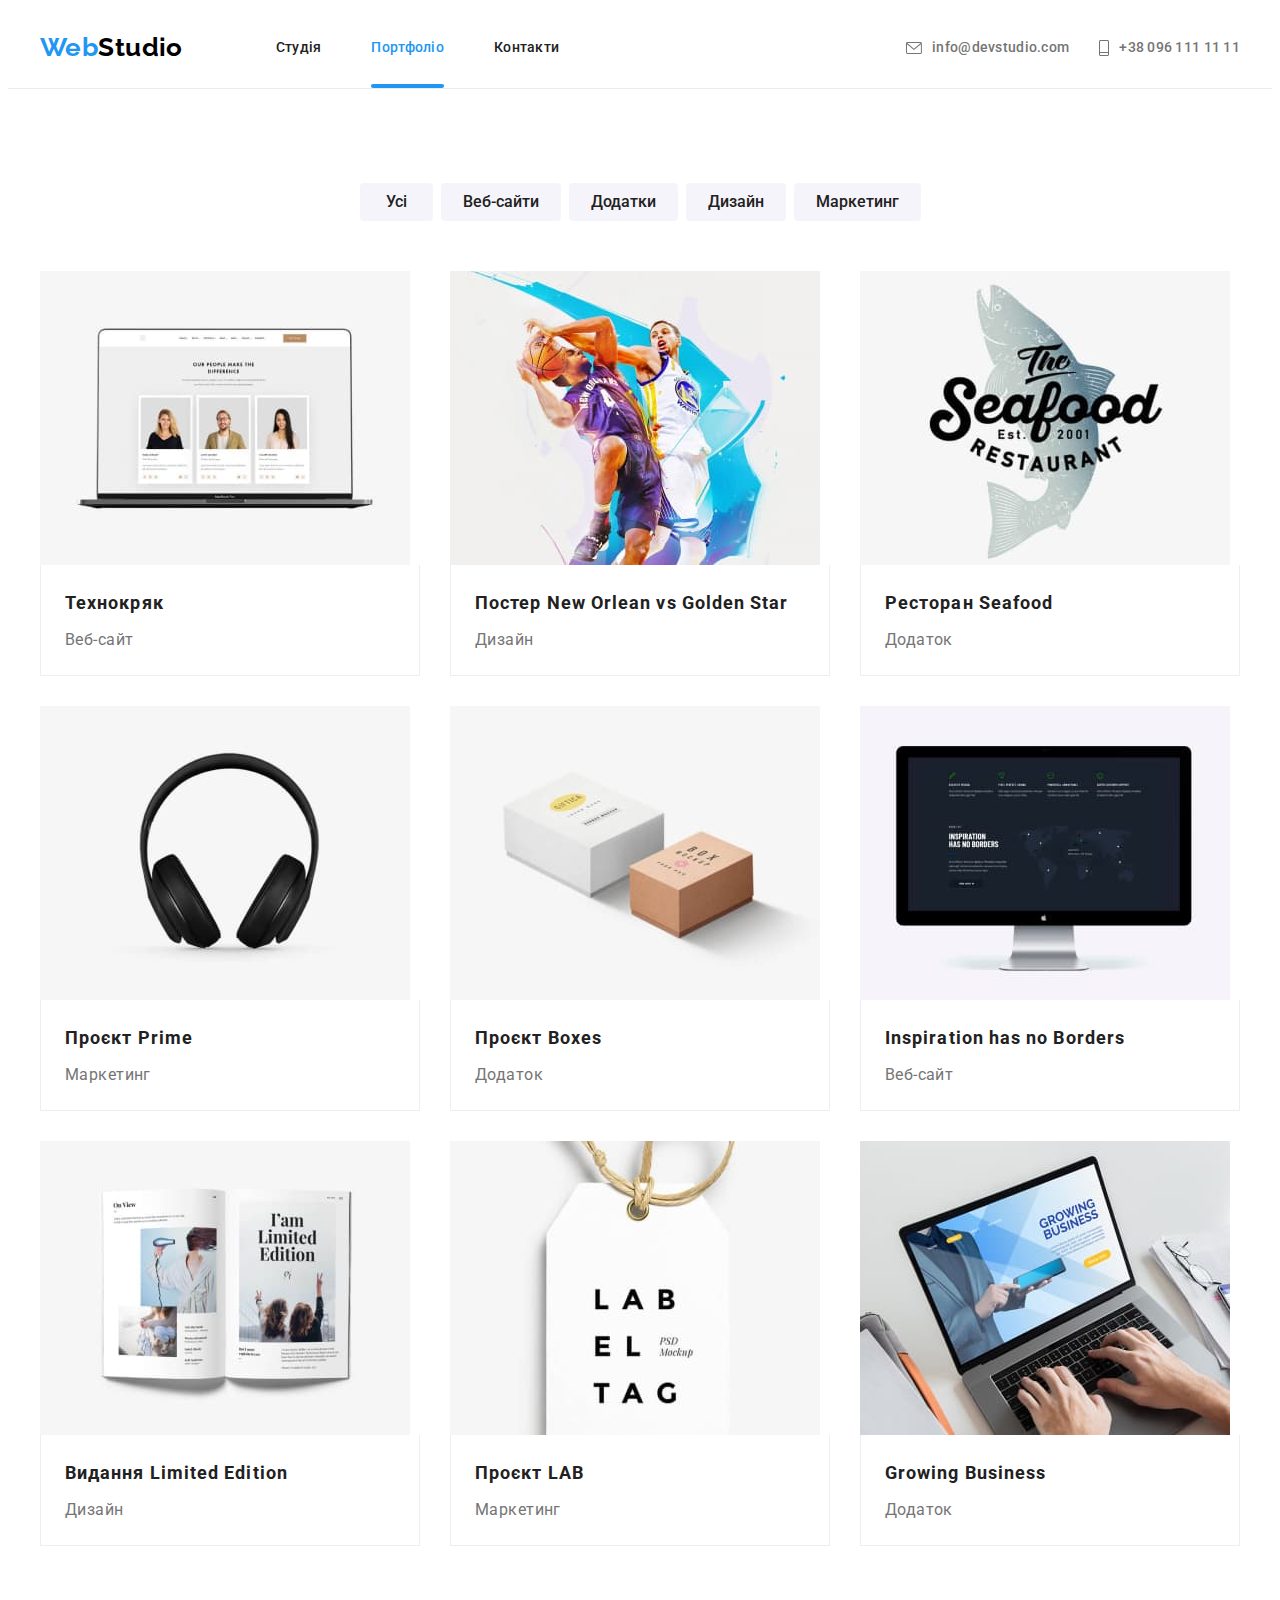
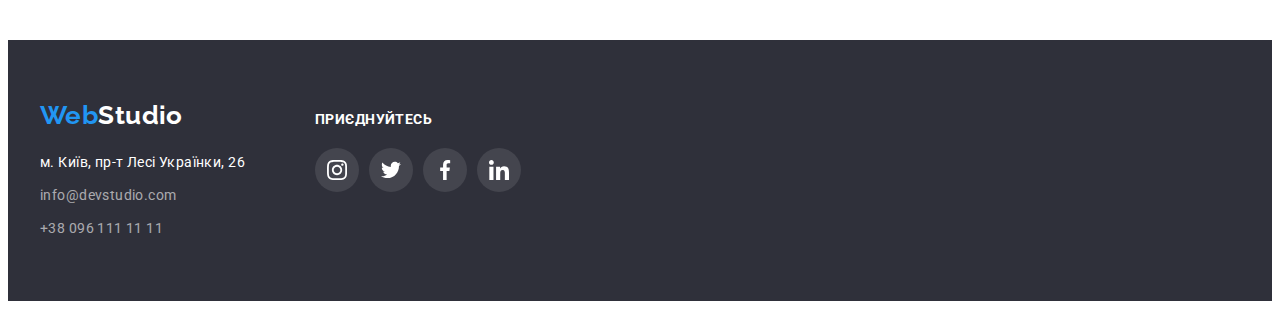
==== portfolio.html @ 9b7f1927 "old" ====
<!DOCTYPE html>
<html lang="uk">

<head>
  <meta charset="UTF-8">
  <meta http-equiv="X-UA-Compatible" content="IE=edge">
  <meta name="viewport" content="width=device-width, initial-scale=1.0">
  <title>Портфоліо</title>
  <link rel="preconnect" href="https://fonts.googleapis.com">
  <link rel="preconnect" href="https://fonts.gstatic.com" crossorigin>
  <link href="https://fonts.googleapis.com/css2?family=Raleway:wght@700&family=Roboto:wght@400;500;700;900&display=swap"
    rel="stylesheet">
  <link rel="stylesheet" href="https://cdnjs.cloudflare.com/ajax/libs/modern-normalize/1.1.0/modern-normalize.min.css"
    integrity="sha512-wpPYUAdjBVSE4KJnH1VR1HeZfpl1ub8YT/NKx4PuQ5NmX2tKuGu6U/JRp5y+Y8XG2tV+wKQpNHVUX03MfMFn9Q=="
    crossorigin="anonymous" referrerpolicy="no-referrer" />
  <link rel="stylesheet" href="./css/styles.css">
</head>

<body>
  <header class="header-section">
    <div class="container main-header">
      <a class="logo" href="./index.html"><span class="part">Web</span>Studio</a>
      <nav class="navigation">
        <ul class="nav-list">
          <li>
            <a class="nav-link " href="./index.html">Студія</a>
          </li>
          <li>
            <a class="nav-link current" href="./portfolio.html">Портфоліо</a>
          </li>
          <li>
            <a class="nav-link" href="">Контакти</a>
          </li>
        </ul>
      </nav>
      <ul class="contacts-list">
        <li class="contacts-item envelope">
          <a class="contacts-link" href="mailto:info@devstudio.com"><svg class="icon-envelope" width="16px"
              height="12px">
              <use href="./images/icons.svg#icon-envelope"> </use>
            </svg> info@devstudio.com</a>
        </li>
        <li class="contacts-item phone">
          <a class="contacts-link phone" href="tel:+380961111111"><svg class="icon-phone" width="10px" height="16px">
              <use href="./images/icons.svg#icon-phone"> </use>
            </svg> +38 096 111 11 11</a>
        </li>
      </ul>
    </div>
  </header>
  <main>
    <section class="porfolio section">
      <div class="container">
        <h1 class="hide">Портфоліо</h1>
        <ul class="portfolio-list">
          <li>
            <button class="portfolio-button" type="button">Усі</button>
          </li>
          <li>
            <button class="portfolio-button" type="button">Веб-сайти</button>
          </li>
          <li>
            <button class="portfolio-button" type="button">Додатки</button>
          </li>
          <li>
            <button class="portfolio-button" type="button">Дизайн</button>
          </li>
          <li>
            <button class="portfolio-button" type="button">Маркетинг</button>
          </li>
        </ul>
        <ul class="project-list">
          <li class="project-item">
            <a class="project-link" href="#">
              <div class="overlay">
                <img src="./images/img11.jpg" alt="сторінка веб-сайту" width="370" height="294">
                <p class="overlay-text">Ресурс пропонує комплексні пропозиції з різним рівнем функціоналу та сервісів.
                  Все це дозволить
                  відвідувачу отримати вичерпні відомості про компанію чи приватну особу.</p>
              </div>
              <div class="project-descr">
                <h2 class="project-title">Технокряк</h2>
                <p class="text">Веб-сайт</p>
              </div>
            </a>
          </li>
          <li class="project-item">
            <a class="project-link" href="#">
              <div class="overlay">
                <img src="./images/img22.jpg" alt="баскетболісти грають у м'яч" width="370" height="294">
                <p class="overlay-text">Ресурс пропонує комплексні пропозиції з різним рівнем функціоналу та сервісів.
                  Все це дозволить
                  відвідувачу отримати вичерпні відомості про компанію чи приватну особу.</p>
              </div>
              <div class="project-descr">
                <h2 class="project-title">Постер New Orlean vs Golden Star</h2>
                <p class="text">Дизайн</p>
              </div>
            </a>
          </li>
          <li class="project-item">
            <a class="project-link" href="#">
              <div class="overlay">
                <img src="./images/img33.jpg" alt="логотип ресторану морської їжі" width="370" height="294">
                <p class="overlay-text">Ресурс пропонує комплексні пропозиції з різним рівнем функціоналу та сервісів.
                  Все це дозволить
                  відвідувачу отримати вичерпні відомості про компанію чи приватну особу.</p>
              </div>
              <div class="project-descr">
                <h2 class="project-title">Ресторан Seafood</h2>
                <p class="text">Додаток</p>
              </div>
            </a>
          </li>
          <li class="project-item">
            <a class="project-link" href="#">
              <div class="overlay">
                <img src="./images/img44.jpg" alt="навушники" width="370" height="294">
                <p class="overlay-text">Ресурс пропонує комплексні пропозиції з різним рівнем функціоналу та сервісів.
                  Все це дозволить
                  відвідувачу отримати вичерпні відомості про компанію чи приватну особу.</p>
              </div>
              <div class="project-descr">
                <h2 class="project-title">Проєкт Prime</h2>
                <p class="text">Маркетинг</p>
              </div>
            </a>
          </li>
          <li class="project-item">
            <a class="project-link" href="#">
              <div class="overlay">
                <img src="./images/img5.jpg" alt="дві картонні коробки" width="370" height="294">
                <p class="overlay-text">Ресурс пропонує комплексні пропозиції з різним рівнем функціоналу та сервісів.
                  Все це дозволить
                  відвідувачу отримати вичерпні відомості про компанію чи приватну особу.</p>
              </div>
              <div class="project-descr">
                <h2 class="project-title">Проєкт Boxes</h2>
                <p class="text">Додаток</p>
              </div>
            </a>
          </li>
          <li class="project-item">
            <a class="project-link" href="#">
              <div class="overlay">
                <img src="./images/img6.jpg" alt="монітор з відкритою сторінкою веб-сайту" width="370" height="294">
                <p class="overlay-text">Ресурс пропонує комплексні пропозиції з різним рівнем функціоналу та сервісів.
                  Все це дозволить
                  відвідувачу отримати вичерпні відомості про компанію чи приватну особу.</p>
              </div>
              <div class="project-descr">
                <h2 class="project-title">Inspiration has no Borders</h2>
                <p class="text">Веб-сайт</p>
              </div>
            </a>
          </li>
          <li class="project-item">
            <a class="project-link" href="#">
              <div class="overlay">
                <img src="./images/img7.jpg" alt="розгорнуте друноване видання" width="370" height="294">
                <p class="overlay-text">Ресурс пропонує комплексні пропозиції з різним рівнем функціоналу та сервісів.
                  Все це дозволить
                  відвідувачу отримати вичерпні відомості про компанію чи приватну особу.</p>
              </div>
              <div class="project-descr">
                <h2 class="project-title">Видання Limited Edition</h2>
                <p class="text">Дизайн</p>
              </div>
            </a>
          </li>
          <li class="project-item">
            <a class="project-link" href="#">
              <div class="overlay">
                <img src="./images/img8.jpg" alt="ярлик" width="370" height="294">
                <p class="overlay-text">Ресурс пропонує комплексні пропозиції з різним рівнем функціоналу та сервісів.
                  Все це дозволить
                  відвідувачу отримати вичерпні відомості про компанію чи приватну особу.</p>
              </div>
              <div class="project-descr">
                <h2 class="project-title">Проєкт LAB</h2>
                <p class="text">Маркетинг</p>
              </div>
            </a>
          </li>
          <li class="project-item">
            <a class="project-link" href="#">
              <div class="overlay">
                <img src="./images/img9.jpg" alt="робота з лептопом" width="370" height="294">
                <p class="overlay-text">Ресурс пропонує комплексні пропозиції з різним рівнем функціоналу та сервісів.
                  Все це дозволить
                  відвідувачу отримати вичерпні відомості про компанію чи приватну особу.</p>
              </div>
              <div class="project-descr">
                <h2 class="project-title">Growing Business</h2>
                <p class="text">Додаток</p>
              </div>
            </a>
          </li>
        </ul>
      </div>
    </section>
  </main>
  <footer class="footer section">
    <div class="container wrap">
      <div>
        <a class="logo" href="./index.html"><span class="part">Web</span>Studio</a>
        <address>
          <ul class="address">
            <li class="address-item">
              <a class="address-link map" href="https://goo.gl/maps/CPtrU1FHBa2aNyZL9" target="_blank"
                rel="noopener noreferrer">
                м. Київ, пр-т Лесі Українки, 26
              </a>
            </li>
            <li class="address-item">
              <a class="address-link" href="mailto:info@devstudio.com">info@devstudio.com</a>
            </li>
            <li class="address-item">
              <a class="address-link" href="tel:+380961111111">+38 096 111 11 11</a>
            </li>
          </ul>
        </address>
      </div>
      <div class="join-wrap">
        <p class="join-text">приєднуйтесь</p>
        <ul class="join-list">
          <li class="join-list-item">
            <a class="join-item" href="">
              <svg class="icon-join" width="20" height="20">
                <use href="./images/icons.svg#icon-instagram1"></use>
              </svg>
            </a>
          </li>
          <li class="join-list-item">
            <a class="join-item" href="">
              <svg class="icon-join" width="20" height="20">
                <use href="./images/icons.svg#icon-twitter1"></use>
              </svg>
            </a>
          </li>
          <li class="join-list-item">
            <a class="join-item" href="">
              <svg class="icon-join" width="20" height="20">
                <use href="./images/icons.svg#icon-facebook1"></use>
              </svg>
            </a>
          </li>
          <li class="join-list-item">
            <a class="join-item" href="">
              <svg class="icon-join" width="20" height="20">
                <use href="./images/icons.svg#icon-linkedin1"></use>
              </svg>
            </a>
          </li>
        </ul>
      </div>
    </div>
    
  </footer>
</body>

</html>
---- css/styles.css ----
:root {
  --black-color: #000000;
  --white-color: #ffffff;
  --accent-color: #2196f3;
  --active-button-color: #188cef;
  --primary-text-color: #757575;
  --primary-title-color: #212121;
  --footer-bcg-color: #2f303a;
  --section-team-bcg-color: #f5f4fa;
  --address-footer-color: rgba(255, 255, 255, 0.6);
  --primary-icon-color: #afb1b8;
}
body {
  font-family: "Roboto", sans-serif;
  font-size: 14px;
  letter-spacing: 0.03em;
  background-color: var(--white-color);
  color: var(--primary-text-color);
}
/* ------------УТИЛІТИ------------ */
ul {
  margin: 0;
  padding: 0;
  list-style: none;
}
h1,
h2,
h3,
h4,
h5,
h6,
p {
  margin: 0;
}
img {
  display: block;
}

.container {
  width: 1200px;
  padding-left: 15px;
  padding-right: 15px;
  margin: 0 auto;
}
.section {
  padding-top: 94px;
  padding-bottom: 94px;
}

/* стилизация хедера */
.header-section {
  border-bottom: 1px solid #ececec;
}
.main-header {
  display: flex;
  align-items: center;
}
.logo {
  display: block;
  padding-top: 24px;
  padding-bottom: 25px;
  margin-right: 93px;
  font-family: "Raleway", sans-serif;
  font-weight: 700;
  font-size: 26px;
  line-height: 1.19;
  text-decoration: none;
  color: var(--black-color);
}
.part {
  color: var(--accent-color);
}

.nav-list {
  display: flex;
  gap: 50px;
  font-weight: 500;
  line-height: 1.14;
  letter-spacing: 0.02em;
  list-style: none;
}
.nav-link {
  position: relative;
  display: block;
  padding-top: 32px;
  padding-bottom: 32px;
  color: var(--primary-title-color);
  text-decoration: none;

  transition-property: color;
  transition-duration: 250ms;
  transition-timing-function: cubic-bezier(0.4, 0, 0.2, 1);
}
.nav-link:hover,
.nav-link:focus,
.nav-link.current {
  color: var(--accent-color);
}

.nav-link.current::after {
  content: "";
  position: absolute;
  display: block;
  bottom: 0;
  width: 100%;
  height: 4px;
  border-radius: 2px;
  background-color: var(--accent-color);
}
.contacts-list {
  display: flex;
  margin-right: 0;
  margin-left: auto;
  font-weight: 500;
  line-height: 1.14;
  letter-spacing: 0.02em;

  list-style: none;
}
.contacts-item {
  display: flex;
}
.contacts-link {
  align-items: center;
  display: flex;
  padding-top: 32px;
  padding-bottom: 32px;
  color: inherit;
  text-decoration: none;
  color: var(--primary-text-color);

  transition-property: color;
  transition-duration: 250ms;
  transition-timing-function: cubic-bezier(0.4, 0, 0.2, 1);
}
.icon-envelope,
.icon-phone {
  fill: currentColor;
  margin-right: 10px;
}
.contacts-item.phone {
  margin-left: 30px;
}
.contacts-link:hover,
.contacts-link:focus {
  color: var(--accent-color);
}

/* стилизация футера */
.footer {
  background-color: var(--footer-bcg-color);
}
.footer.section {
  padding-top: 60px;
  padding-bottom: 60px;
  display: flex;
}

.footer .logo {
  display: block;
  margin-bottom: 20px;
  margin-right: 0;
  padding: 0;
  color: var(--white-color);
}
.address {
  list-style: none;
}
.address-item:not(:last-child) {
  margin-bottom: 9px;
}
.address-link.map {
  color: var(--white-color);
}
.address-link {
  line-height: 1.71;
  font-style: normal;
  text-decoration: none;
  color: var(--address-footer-color);

  transition-property: color;
  transition-duration: 250ms;
  transition-timing-function: cubic-bezier(0.4, 0, 0.2, 1);
}
.address-link:hover,
.address-link:focus {
  color: var(--accent-color);
}

.container.wrap {
  display: flex;
  align-items: baseline;
}
.join-wrap {
  display: block;
  margin-left: 70px;
}
.join-list {
  display: flex;
  gap: 10px;
}
.join-list-item {
  width: 44px;
  height: 44px;
}
.join-item {
  display: flex;
  width: 100%;
  height: 100%;
  border-radius: 50%;
  background-color: rgba(255, 255, 255, 0.1);
  justify-content: center;
  align-items: center;

  transition-property: background-color;
  transition-duration: 250ms;
  transition-timing-function: cubic-bezier(0.4, 0, 0.2, 1);
}
.join-item:hover,
.join-item:focus {
  background-color: var(--accent-color);
}
.join-text {
  /* padding-top: 12px; */
  margin-bottom: 20px;
  font-weight: 700;
  line-height: 1.14;
  letter-spacing: 0.03em;
  text-transform: uppercase;
  color: var(--white-color);
}

/* стилизация главной страницы */
/* section hero */
.hero-section {
  padding-top: 200px;
  padding-bottom: 200px;
  text-align: center;
  max-width: 1600px;
  background-image: linear-gradient(
      rgba(47, 48, 58, 0.4),
      rgba(47, 48, 58, 0.4)
    ),
    url(../images/hero.jpeg);
  background-color: var(--footer-bcg-color);
}

.hero-title {
  margin-bottom: 30px;
  color: var(--white-color);
  font-weight: 900;
  font-size: 44px;
  line-height: 1.36;
  text-align: center;
  letter-spacing: 0.06em;
  text-transform: uppercase;
}
.hero-button {
  display: inline-block;
  padding: 10px 32px;
  min-width: 216px;
  box-shadow: 0px 4px 4px rgba(0, 0, 0, 0.15);
  border-radius: 4px;
  border: none;
  background-color: var(--accent-color);
  color: var(--white-color);
  font-family: inherit;
  font-weight: 700;
  font-size: 16px;
  line-height: 1.88;
  letter-spacing: 0.06em;
  text-align: center;
  cursor: pointer;

  transition-property: background-color;
  transition-duration: 250ms;
  transition-timing-function: cubic-bezier(0.4, 0, 0.2, 1);
}
.hero-button:hover,
.hero-button:focus {
  background-color: var(--active-button-color);
}

/* section preference */
.preference-list {
  display: flex;
  gap: 30px;
  list-style: none;
}
.preference-item {
  flex-basis: calc((100% - 90px) / 4);
}
.preference-item::before {
  margin-bottom: 30px;
  display: block;
  height: 120px;
  content: "";
  background-color: var(--section-team-bcg-color);
  background-position: center;
  background-repeat: no-repeat;
  block-size: contain;
}
.preference-item:nth-child(1)::before {
  background-image: url(../images/attention.svg);
}
.preference-item:nth-child(2)::before {
  background-image: url(../images/punctuality.svg);
}
.preference-item:nth-child(3)::before {
  background-image: url(../images/planning.svg);
}
.preference-item:nth-child(4)::before {
  background-image: url(../images/technology.svg);
}
.preference-title {
  margin-bottom: 10px;
  color: var(--primary-title-color);
  font-size: 14px;
  line-height: 1.14;
}
.preference-text {
  line-height: 1.71;
}
/* section work */
.work.section {
  padding-top: 0;
}
.work-title {
  margin-bottom: 50px;
  color: var(--primary-title-color);
  font-size: 36px;
  line-height: 1.17;
  text-align: center;
}
.work-list {
  display: flex;
  flex-wrap: wrap;
  gap: 30px;
  list-style: none;
}
.work-item {
  flex-basis: calc((100% - 60px) / 3);
}
.position-name {
  position: relative;
}
.work-name {
  position: absolute;
  bottom: 0;
  width: 100%;
  height: 70px;
  background: rgba(47, 48, 58, 0.8);
  display: flex;
  justify-content: center;
  align-items: center;
  font-size: 14px;
  line-height: 1.14;
  letter-spacing: 0.03em;
  text-transform: uppercase;
  color: var(--white-color);
}
/* section team */
.team {
  background-color: var(--section-team-bcg-color);
}
.team-title {
  margin-bottom: 50px;
  color: var(--primary-title-color);
  font-size: 36px;
  line-height: 1.17;
  text-align: center;
}
.team-list {
  display: flex;
  flex-wrap: wrap;
  gap: 30px;
  list-style: none;
}
.team-card {
  background-color: var(--white-color);
  flex-basis: calc((100% - 90px) / 4);
  box-shadow: 0px 1px 3px rgba(0, 0, 0, 0.12), 0px 1px 1px rgba(0, 0, 0, 0.14),
    0px 2px 1px rgba(0, 0, 0, 0.2);
  border-radius: 0px 0px 4px 4px;
}
.team-card-bottom {
  padding-top: 30px;
  padding-right: 32px;
  padding-bottom: 30px;
  padding-left: 32px;
  text-align: center;
}
.team-name {
  margin-bottom: 10px;
  color: var(--primary-title-color);
  font-weight: 500;
  font-size: 16px;
  line-height: 1.19;
}
.team-description {
  display: block;
  margin-bottom: 16px;
  font-size: 16px;
  line-height: 1.19;
}
.social-list {
  display: flex;
  gap: 10px;
  justify-content: center;
}
.social-list-item {
  width: 44px;
  height: 44px;
}

.social-item {
  display: flex;
  justify-content: center;
  align-items: center;
  width: 100%;
  height: 100%;
  border-radius: 50%;
  background-color: transparent;

  transition-property: background-color;
  transition-duration: 250ms;
  transition-timing-function: cubic-bezier(0.4, 0, 0.2, 1);
}
.icon-social {
  fill: var(--primary-icon-color);

  transition-property: fill;
  transition-duration: 250ms;
  transition-timing-function: cubic-bezier(0.4, 0, 0.2, 1);
}
.social-item:hover,
.social-item:focus {
  background-color: var(--accent-color);
}
.social-item:hover .icon-social,
.social-item:focus .icon-social {
  fill: var(--white-color);
}

/* section clients */
.clients-title {
  margin-bottom: 50px;
  color: var(--primary-title-color);
  font-size: 36px;
  line-height: 1.17;
  text-align: center;
}
.clients-list {
  display: flex;
  gap: 30px;
  list-style: none;
}
.clients-item {
  height: 92px;
  flex-basis: calc((100% - 150px) / 6);
}
.clients-link {
  display: flex;
  width: 100%;
  height: 100%;
  align-items: center;
  justify-content: center;
  border: 1px solid rgba(175, 177, 184, 1);
  border-radius: 4px;
  color: var(--primary-icon-color);

  transition-property: border-color;
  transition-duration: 250ms;
  transition-timing-function: cubic-bezier(0.4, 0, 0.2, 1);
}
.clients-icon {
  border: none;
  fill: currentColor;

  transition-property: fill;
  transition-duration: 250ms;
  transition-timing-function: cubic-bezier(0.4, 0, 0.2, 1);
}
.clients-link:hover,
.clients-link:focus {
  border-color: var(--accent-color);
}
.clients-link:hover .clients-icon,
.clients-link:focus .clients-icon {
  fill: var(--accent-color);
}

/* скрытый заголовок */
.hide {
  position: absolute;
  width: 1px;
  height: 1px;
  margin: -1px;
  padding: 0;
  overflow: hidden;
  border: 0;
  clip: rect(0 0 0 0);
}
/* сторінка портфоліо */
.portfolio-list {
  display: flex;
  gap: 8px;
  justify-content: center;
  margin-bottom: 50px;
  list-style: none;
}
.portfolio-button {
  padding: 6px 22px;
  min-width: 73px;
  border-radius: 4px;
  border: none;
  background-color: var(--section-team-bcg-color);
  color: var(--primary-title-color);
  font-family: inherit;
  font-weight: 500;
  font-size: 16px;
  line-height: 1.63;
  text-align: center;
  cursor: pointer;

  transition: color 250ms cubic-bezier(0.4, 0, 0.2, 1),
    background-color 250ms cubic-bezier(0.4, 0, 0.2, 1),
    box-shadow 250ms cubic-bezier(0.4, 0, 0.2, 1);
}
.portfolio-button:hover,
.portfolio-button:focus {
  background-color: var(--accent-color);
  color: var(--white-color);
  box-shadow: 0px 3px 1px rgba(0, 0, 0, 0.1), 0px 1px 2px rgba(0, 0, 0, 0.08),
    0px 2px 2px rgba(0, 0, 0, 0.12);
}
.project-list {
  display: flex;
  flex-wrap: wrap;
  gap: 30px;
  list-style: none;
}

.overlay {
  position: relative;
  overflow: hidden;
}
.overlay-text {
  position: absolute;
  top: 0;
  width: 100%;
  height: 100%;
  padding: 63px 24px;
  background-color: rgba(33, 150, 243, 0.9);
  color: var(--white-color);
  font-size: 18px;
  line-height: 1.56;
  overflow: auto;
  transform: translateY(100%);
  transition: transform 250ms cubic-bezier(0.4, 0, 0.2, 1);
}
.project-link:hover .overlay-text,
.project-link:focus .overlay-text {
  transform: translateY(0);
}

.project-item {
  flex-basis: calc((100% - 60px) / 3);
}

.project-link {
  display: block;
  text-decoration: none;
  color: inherit;
  transition: box-shadow 250ms cubic-bezier(0.4, 0, 0.2, 1);
}
.project-link:hover,
.project-link:focus {
  box-shadow: 0px 1px 1px rgba(0, 0, 0, 0.12), 0px 4px 4px rgba(0, 0, 0, 0.06),
    1px 4px 6px rgba(0, 0, 0, 0.16);
}
.project-descr {
  padding: 20px 24px;
  border-right: 1px solid rgba(238, 238, 238, 1);
  border-bottom: 1px solid rgba(238, 238, 238, 1);
  border-left: 1px solid rgba(238, 238, 238, 1);
}
.project-title {
  margin-bottom: 4px;
  color: var(--primary-title-color);
  font-size: 18px;
  line-height: 2;
  letter-spacing: 0.06em;
}
.project-link .text {
  font-size: 16px;
  line-height: 1.88;
}
.backdrop {
  position: fixed;
  top: 0;
  width: 100%;
  height: 100%;
  background-color: rgba(0, 0, 0, 0.2);
  transition: opacity 300ms linear;
}

.modal {
  width: 528px;
  min-height: 581px;
  background-color: var(--white-color);
  box-shadow: 0px 1px 3px rgba(0, 0, 0, 0.12), 0px 1px 1px rgba(0, 0, 0, 0.14), 0px 2px 1px rgba(0, 0, 0, 0.2);
  border-radius: 4px;
  position: absolute;
  top: 50%;
  left: 50%;
  transform: translate(-50%, -50%) scaleY(1) scaleX(1);
  transition: transform 600ms cubic-bezier(0.4, 0, 0.2, 1);
}
.backdrop.is-hidden .modal {
  transform: translate(-50%, -50%) scaleY(-0.5) scaleX(0);
}

.close-button {
  position: absolute;
  top: 8px;
  right: 8px;
  display: flex;
  justify-content: center;
  align-items: center;
  width: 30px;
  height: 30px;
  border-radius: 50%;
  border: 1px solid rgba(0, 0, 0, 0.1);
  background-color: #fff;
  cursor: pointer;
}
.close-icon {
  fill: var(--black-color);
}
.close-button:hover .close-icon {
  fill: var(--accent-color);
}
.is-hidden {
  opacity: 0;
  visibility: hidden;
  pointer-events: none;
}
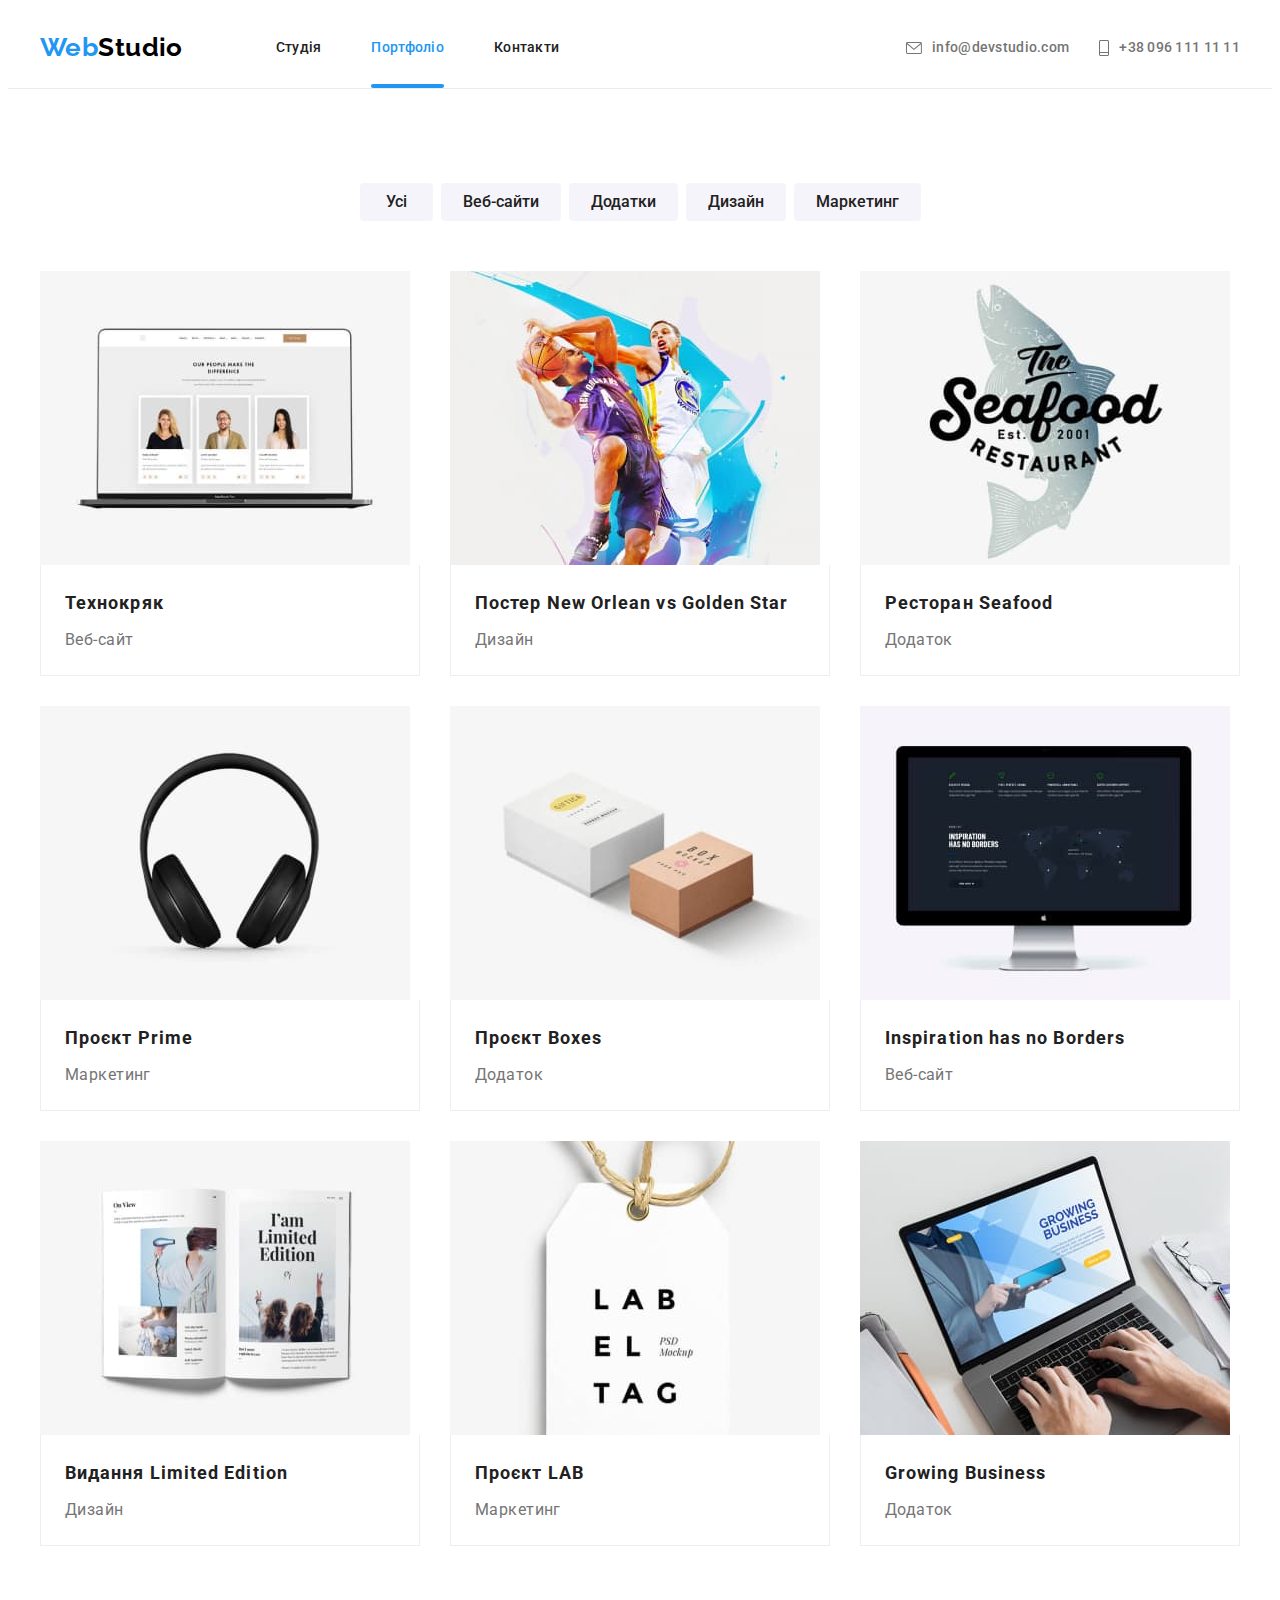
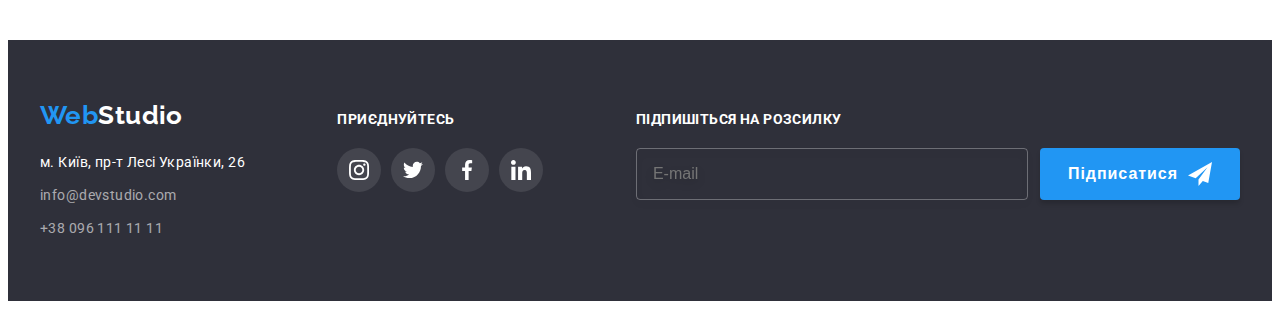
==== commit 12169985: "without customer check-box" ====
--- a/portfolio.html
+++ b/portfolio.html
@@ -254,6 +254,20 @@
           </li>
         </ul>
       </div>
+      <form name="form-subscribe">
+        <p class="text-subscribe">Підпишіться на розсилку</p>
+        <div class=" subscribe-field">
+          <label>
+            <input class="subscribe-input" type="email" name="email-subscribe" placeholder="E-mail" autocomplete="off"
+              required>
+          </label>
+          <button class="button-subscribe" type="submit">
+            Підписатися <svg class="icon-subscribe" width="24" height="24">
+              <use href="./images/icons.svg#icon-icon-send"></use>
+            </svg> </button>
+        </div>
+      </form>
+    
     </div>
     
   </footer>
--- a/css/styles.css
+++ b/css/styles.css
@@ -190,10 +190,10 @@
 .container.wrap {
   display: flex;
   align-items: baseline;
+  justify-content: space-between;
 }
 .join-wrap {
   display: block;
-  margin-left: 70px;
 }
 .join-list {
   display: flex;
@@ -228,6 +228,73 @@
   letter-spacing: 0.03em;
   text-transform: uppercase;
   color: var(--white-color);
+}
+
+.form-subscribe {
+  width: 570px;
+}
+.subscribe-field {
+  display: flex;
+}
+
+.text-subscribe {
+  margin-bottom: 20px;
+  font-weight: 700;
+  line-height: 1.14;
+  text-transform: uppercase;
+  color: #ffffff;
+}
+.subscribe-input {
+  padding-top: 15px;
+  padding-bottom: 15px;
+  padding-left: 16px;
+  padding-right: 16px;
+  min-width: 358px;
+  border: 1px solid rgba(255, 255, 255, 0.3);
+  filter: drop-shadow(0px 4px 4px rgba(0, 0, 0, 0.15));
+  border-radius: 4px;
+  font-weight: 400;
+  font-size: 16px;
+  line-height: 1.25;
+  background-color: transparent;
+  color: rgba(255, 255, 255, 0.6);
+  outline: var(--accent-color);
+  transition: border-color 250ms cubic-bezier(0.4, 0, 0.2, 1);
+}
+.subscribe-input:hover,
+.subscribe-input:focus {
+  border-color: var(--accent-color);
+}
+.subscribe-input:not(:placeholder-shown) {
+  background-color: var(--white-color);
+  color: var(--footer-bcg-color);
+}
+
+.button-subscribe {
+  margin-left: 12px;
+  min-width: 200px;
+  padding: 10px 28px;
+  background-color: var(--accent-color);
+  box-shadow: 0px 4px 4px rgba(0, 0, 0, 0.15);
+  border-radius: 4px;
+  border: none;
+  font-weight: 700;
+  font-size: 16px;
+  line-height: 1.875;
+  display: flex;
+  align-items: center;
+  justify-content: flex-end;
+  letter-spacing: 0.06em;
+  color: var(--white-color);
+  transition: background-color 250ms cubic-bezier(0.4, 0, 0.2, 1);
+}
+.icon-subscribe {
+  margin-left: 10px;
+  fill: currentColor;
+}
+.button-subscribe:hover,
+.button-subscribe:focus {
+  background-color: var(--active-button-color);
 }
 
 /* стилизация главной страницы */
@@ -596,6 +663,9 @@
   font-size: 16px;
   line-height: 1.88;
 }
+
+/* modal window */
+
 .backdrop {
   position: fixed;
   top: 0;
@@ -606,10 +676,13 @@
 }
 
 .modal {
+  position: relative;
+  padding: 40px;
   width: 528px;
   min-height: 581px;
   background-color: var(--white-color);
-  box-shadow: 0px 1px 3px rgba(0, 0, 0, 0.12), 0px 1px 1px rgba(0, 0, 0, 0.14), 0px 2px 1px rgba(0, 0, 0, 0.2);
+  box-shadow: 0px 1px 3px rgba(0, 0, 0, 0.12), 0px 1px 1px rgba(0, 0, 0, 0.14),
+    0px 2px 1px rgba(0, 0, 0, 0.2);
   border-radius: 4px;
   position: absolute;
   top: 50%;
@@ -619,6 +692,138 @@
 }
 .backdrop.is-hidden .modal {
   transform: translate(-50%, -50%) scaleY(-0.5) scaleX(0);
+}
+.modal-title {
+  width: 100%;
+  text-align: center;
+  margin-bottom: 12px;
+  font-weight: 700;
+  font-size: 20px;
+  line-height: 1.15;
+  color: var(--primary-title-color);
+}
+
+.modal-form {
+  width: 100%;
+}
+.modal-item {
+  display: block;
+  position: relative;
+  flex-direction: column;
+  margin-bottom: 10px;
+}
+
+.modal-label {
+  display: block;
+  font-weight: 400;
+  font-size: 12px;
+  line-height: 1.17;
+  letter-spacing: 0.01em;
+  color: var(--primary-text-color);
+  margin-bottom: 4px;
+}
+.modal-input {
+  width: 100%;
+  padding: 11px 42px;
+  border: 1px solid rgba(33, 33, 33, 0.2);
+  border-radius: 4px;
+  cursor: pointer;
+  outline: var(--accent-color);
+  transition: border-color 250ms cubic-bezier(0.4, 0, 0.2, 1);
+}
+.modal-input:hover,
+.modal-input:focus {
+  border-color: var(--accent-color);
+}
+.modal-input:hover ~ .modal-icone,
+.modal-input:focus ~ .modal-icone {
+  fill: var(--accent-color);
+}
+.modal-icone {
+  position: absolute;
+  left: 0;
+  top: 50%;
+  margin-left: 12px;
+  fill: var(--primary-title-color);
+  transition: fill 250ms cubic-bezier(0.4, 0, 0.2, 1);
+}
+
+.comment-label {
+  display: block;
+  margin-bottom: 4px;
+  font-weight: 400;
+  font-size: 12px;
+  line-height: 1.17;
+  letter-spacing: 0.01em;
+  color: var(--primary-text-color);
+}
+.modal-comment {
+  width: 100%;
+  height: 120px;
+  resize: none;
+  padding: 12px 16px;
+  border: 1px solid rgba(33, 33, 33, 0.2);
+  border-radius: 4px;
+  transition: border-color 250ms cubic-bezier(0.4, 0, 0.2, 1);
+  outline: var(--accent-color);
+  margin-bottom: 20px;
+}
+.modal-comment::placeholder {
+  font-weight: 400;
+  font-size: 12px;
+  line-height: 14px;
+  letter-spacing: 0.01em;
+  color: rgba(117, 117, 117, 0.5);
+}
+.modal-comment:hover,
+.modal-comment:focus {
+  border-color: var(--accent-color);
+}
+.checkbox-label {
+  line-height: 1.71;
+}
+
+.checkbox-label a {
+  position: relative;
+  display: inline-block;
+  color: var(--accent-color);
+}
+.dash::after {
+  display: block;
+  content: "";
+  width: 100%;
+  height: 1px;
+  color: var(--accent-color);
+  position: absolute;
+  bottom: 5px;
+  left: 0;
+}
+
+.modal-check {
+}
+
+.modal-button {
+  position: absolute;
+  left: 50%;
+  transform: translateX(-50%);
+  bottom: 40px;
+  min-width: 200px;
+  height: 50px;
+  padding: 10px 52px;
+  background: var(--accent-color);
+  border-radius: 4px;
+  border: none;
+  font-size: 16px;
+  line-height: 1.88;
+  letter-spacing: 0.06;
+  color: var(--white-color);
+  transition: background-color 250ms cubic-bezier(0.4, 0, 0.2, 1),
+    box-shadow 250ms cubic-bezier(0.4, 0, 0.2, 1);
+}
+.modal-button:hover,
+.modal-button:focus {
+  background: var(--active-button-color);
+  box-shadow: 0px 4px 4px rgba(0, 0, 0, 0.15);
 }
 
 .close-button {
@@ -637,8 +842,10 @@
 }
 .close-icon {
   fill: var(--black-color);
-}
-.close-button:hover .close-icon {
+  transition: fill 250ms cubic-bezier(0.4, 0, 0.2, 1);
+}
+.close-button:hover .close-icon,
+.close-button:focus .close-icon {
   fill: var(--accent-color);
 }
 .is-hidden {
@@ -646,4 +853,3 @@
   visibility: hidden;
   pointer-events: none;
 }
-
